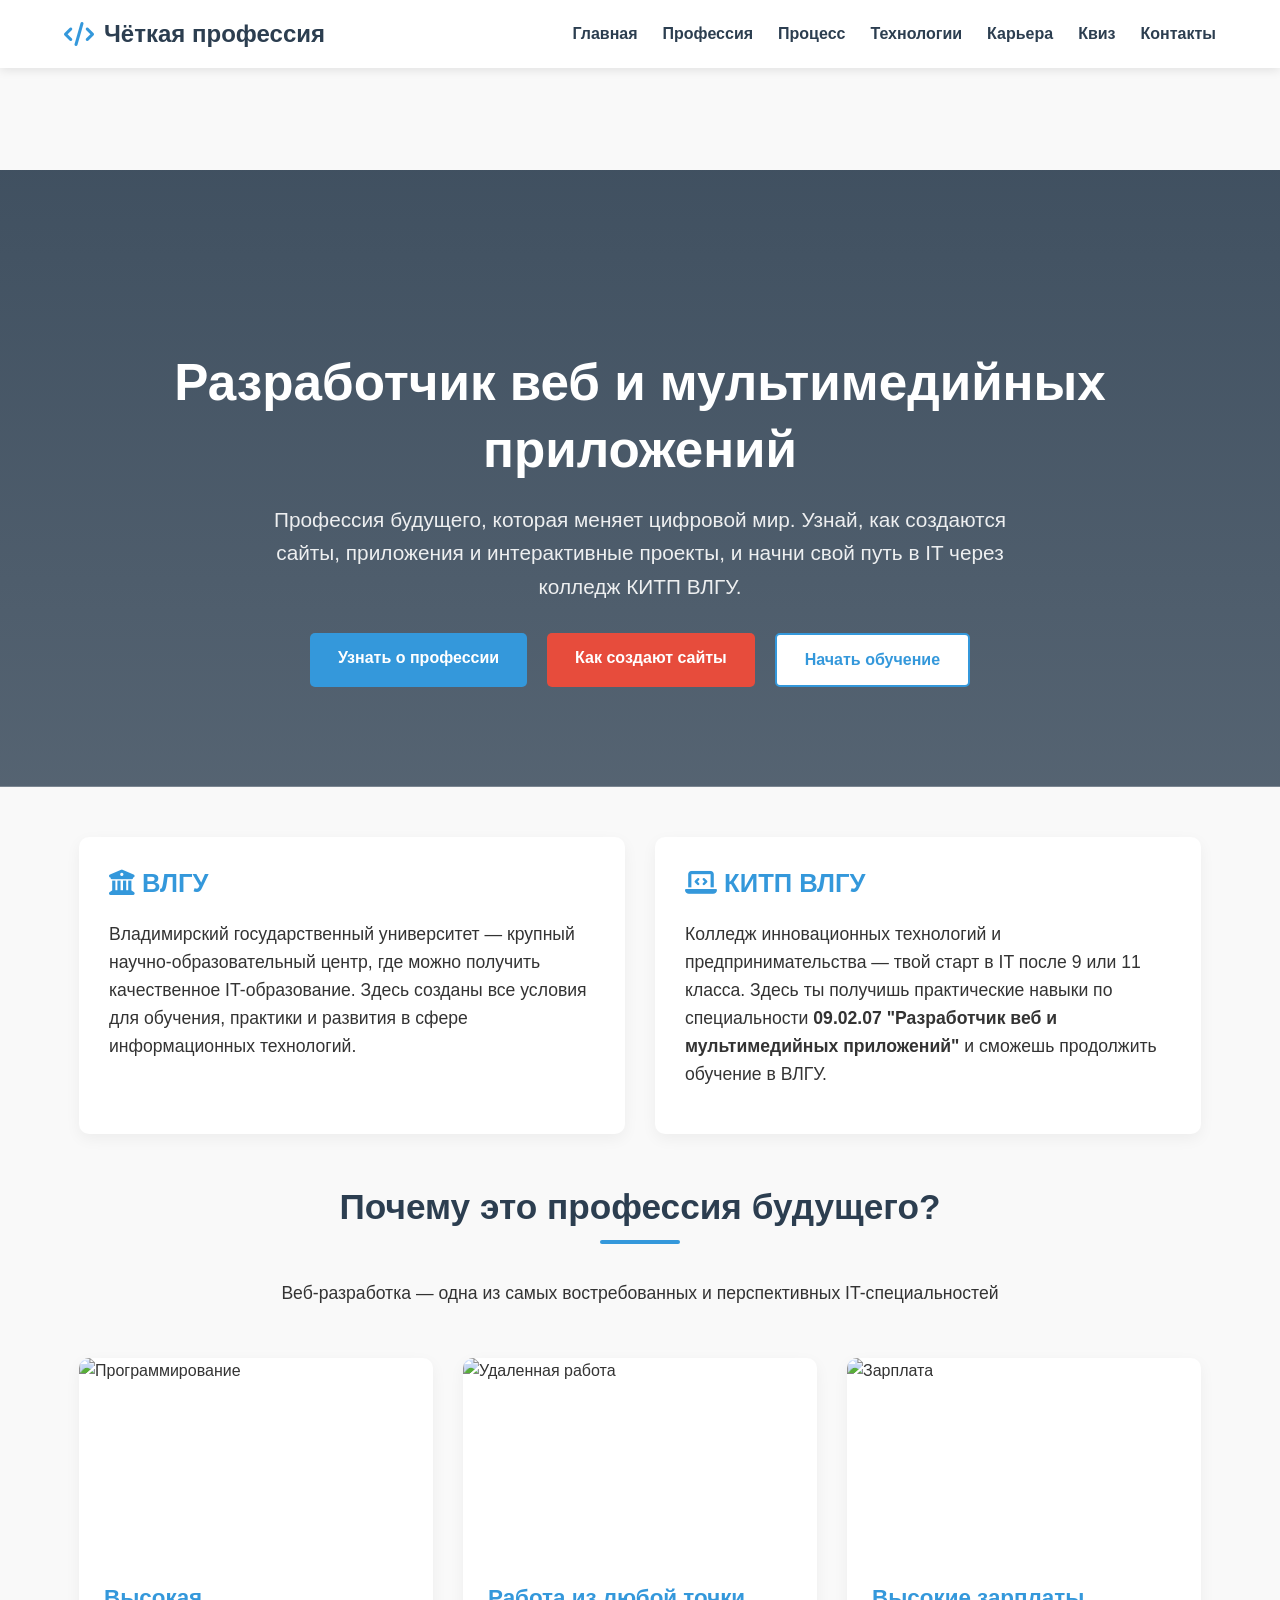
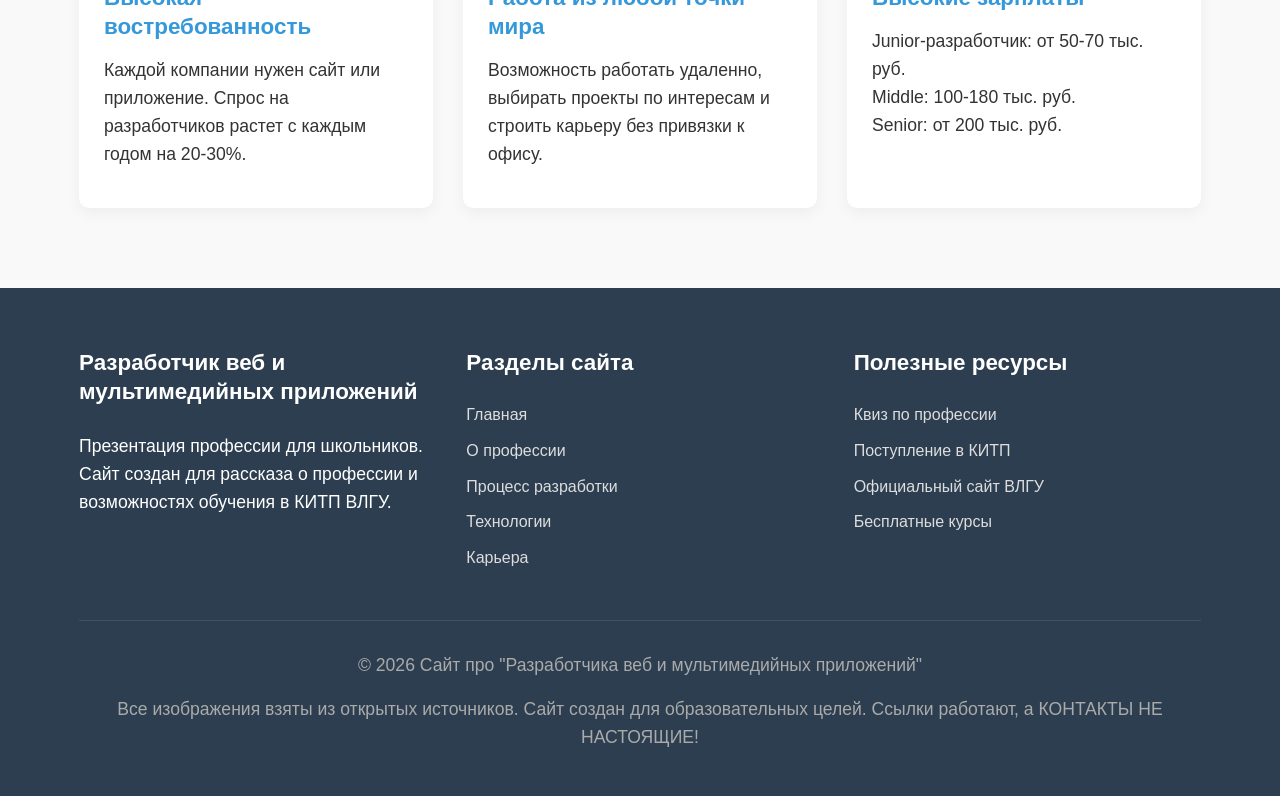
==== index.html @ 54956ebb "Add files via upload" ====
<!DOCTYPE html>
<html lang="ru">
<head>
    <meta charset="UTF-8">
    <meta name="viewport" content="width=device-width, initial-scale=1.0">
    <title>Разработчик веб и мультимедийных приложений | ВЛГУ КИТП</title>
    <link rel="stylesheet" href="https://cdnjs.cloudflare.com/ajax/libs/font-awesome/6.4.0/css/all.min.css">
    <link rel="stylesheet" href="css/style.css">
</head>
<body>
    <!-- Навигация -->
    <header>
        <div class="container header-container">
            <a href="index.html" class="logo">
                <i class="fas fa-code"></i>
                <span>Чёткая профессия</span>
            </a>
            
            <button class="mobile-menu-btn" id="mobileMenuBtn">
                <i class="fas fa-bars"></i>
            </button>
            
            <nav id="mainNav">
                <ul>
                    <li><a href="index.html">Главная</a></li>
                    <li><a href="profession.html">Профессия</a></li>
                    <li><a href="process.html">Процесс</a></li>
                    <li><a href="tech.html">Технологии</a></li>
                    <li><a href="career.html">Карьера</a></li>
                    <li><a href="quiz.html">Квиз</a></li>
                    <li><a href="contact.html">Контакты</a></li>
                </ul>
            </nav>
        </div>
    </header>

    <!-- Главная страница -->
    <section class="page active">
        <div class="hero">
            <div class="container">
                <h1>Разработчик веб и мультимедийных приложений</h1>
                <p>Профессия будущего, которая меняет цифровой мир. Узнай, как создаются сайты, приложения и интерактивные проекты, и начни свой путь в IT через колледж КИТП ВЛГУ.</p>
                <div class="hero-buttons">
                    <a href="profession.html" class="btn">Узнать о профессии</a>
                    <a href="process.html" class="btn btn-accent">Как создают сайты</a>
                    <a href="contact.html" class="btn btn-light">Начать обучение</a>
                </div>
            </div>
        </div>

        <div class="container">
            <div class="info-blocks">
                <div class="info-block">
                    <h3><i class="fas fa-university"></i> ВЛГУ</h3>
                    <p>Владимирский государственный университет — крупный научно-образовательный центр, где можно получить качественное IT-образование. Здесь созданы все условия для обучения, практики и развития в сфере информационных технологий.</p>
                </div>
                
                <div class="info-block">
                    <h3><i class="fas fa-laptop-code"></i> КИТП ВЛГУ</h3>
                    <p>Колледж инновационных технологий и предпринимательства — твой старт в IT после 9 или 11 класса. Здесь ты получишь практические навыки по специальности <strong>09.02.07 "Разработчик веб и мультимедийных приложений"</strong> и сможешь продолжить обучение в ВЛГУ.</p>
                </div>
            </div>

            <div class="section-title">
                <h2>Почему это профессия будущего?</h2>
                <p>Веб-разработка — одна из самых востребованных и перспективных IT-специальностей</p>
            </div>
            
            <div class="card-container">
                <div class="card">
                    <div class="card-img">
                        <img src="https://images.unsplash.com/photo-1555066931-4365d14bab8c?ixlib=rb-4.0.3&auto=format&fit=crop&w=600&q=80" alt="Программирование">
                    </div>
                    <div class="card-content">
                        <h3>Высокая востребованность</h3>
                        <p>Каждой компании нужен сайт или приложение. Спрос на разработчиков растет с каждым годом на 20-30%.</p>
                    </div>
                </div>
                
                <div class="card">
                    <div class="card-img">
                        <img src="https://avatars.mds.yandex.net/i?id=e582bc4ff3a1b5dfab54bc5f51b95d2f890c708d6f54506e-13017849-images-thumbs&n=13" alt="Удаленная работа">
                    </div>
                    <div class="card-content">
                        <h3>Работа из любой точки мира</h3>
                        <p>Возможность работать удаленно, выбирать проекты по интересам и строить карьеру без привязки к офису.</p>
                    </div>
                </div>
                
                <div class="card">
                    <div class="card-img">
                        <img src="https://life.akbars.ru/upload/iblock/8dc/lcjeel0i4lxbhpy8d1s0hg9bt7pbo3yu.png" alt="Зарплата">
                    </div>
                    <div class="card-content">
                        <h3>Высокие зарплаты</h3>
                        <p>Junior-разработчик: от 50-70 тыс. руб.<br>Middle: 100-180 тыс. руб.<br>Senior: от 200 тыс. руб.</p>
                    </div>
                </div>
            </div>
        </div>
    </section>

    <!-- Футер -->
    <footer>
        <div class="container">
            <div class="footer-content">
                <div class="footer-section">
                    <h3>Разработчик веб и мультимедийных приложений</h3>
                    <p>Презентация профессии для школьников. Сайт создан для рассказа о профессии и возможностях обучения в КИТП ВЛГУ.</p>
                </div>
                
                <div class="footer-section">
                    <h3>Разделы сайта</h3>
                    <ul>
                        <li><a href="index.html">Главная</a></li>
                        <li><a href="profession.html">О профессии</a></li>
                        <li><a href="process.html">Процесс разработки</a></li>
                        <li><a href="tech.html">Технологии</a></li>
                        <li><a href="career.html">Карьера</a></li>
                    </ul>
                </div>
                
                <div class="footer-section">
                    <h3>Полезные ресурсы</h3>
                    <ul>
                        <li><a href="quiz.html">Квиз по профессии</a></li>
                        <li><a href="contact.html">Поступление в КИТП</a></li>
                        <li><a href="https://vlsu.ru" target="_blank">Официальный сайт ВЛГУ</a></li>
                        <li><a href="https://htmlacademy.ru" target="_blank">Бесплатные курсы</a></li>
                    </ul>
                </div>
            </div>
            
            <div class="copyright">
                <p>&copy; 2026 Сайт про "Разработчика веб и мультимедийных приложений"</p>
                <p>Все изображения взяты из открытых источников. Сайт создан для образовательных целей. Ссылки работают, а КОНТАКТЫ НЕ НАСТОЯЩИЕ!</p>
            </div>
        </div>
    </footer>

    <script src="js/script.js"></script>
</body>
</html>
---- css/style.css ----
/* Общие стили */
:root {
    --primary: #2c3e50;
    --secondary: #3498db;
    --accent: #e74c3c;
    --light: #ecf0f1;
    --dark: #2c3e50;
    --success: #2ecc71;
    --purple: #9b59b6;
    --orange: #e67e22;
    --transition: all 0.3s ease;
}

* {
    margin: 0;
    padding: 0;
    box-sizing: border-box;
    font-family: 'Segoe UI', Tahoma, Geneva, Verdana, sans-serif;
}

html {
    scroll-behavior: smooth;
}

body {
    background-color: #f9f9f9;
    color: #333;
    line-height: 1.6;
}

.container {
    width: 90%;
    max-width: 1200px;
    margin: 0 auto;
    padding: 0 15px;
}

section {
    padding: 80px 0;
}

h1, h2, h3, h4 {
    color: var(--primary);
    margin-bottom: 20px;
    line-height: 1.3;
}

h1 {
    font-size: 2.8rem;
    margin-bottom: 15px;
}

h2 {
    font-size: 2.2rem;
    text-align: center;
    position: relative;
    margin-bottom: 50px;
}

h2:after {
    content: '';
    position: absolute;
    bottom: -15px;
    left: 50%;
    transform: translateX(-50%);
    width: 80px;
    height: 4px;
    background: var(--secondary);
    border-radius: 2px;
}

h3 {
    font-size: 1.6rem;
    color: var(--secondary);
}

p {
    margin-bottom: 15px;
    font-size: 1.1rem;
}

.btn {
    display: inline-block;
    padding: 12px 28px;
    background-color: var(--secondary);
    color: white;
    border-radius: 5px;
    text-decoration: none;
    font-weight: 600;
    transition: var(--transition);
    border: none;
    cursor: pointer;
    font-size: 1rem;
}

.btn:hover {
    background-color: #2980b9;
    transform: translateY(-3px);
    box-shadow: 0 10px 20px rgba(0,0,0,0.1);
}

.btn-accent {
    background-color: var(--accent);
}

.btn-accent:hover {
    background-color: #c0392b;
}

.btn-light {
    background-color: white;
    color: var(--secondary);
    border: 2px solid var(--secondary);
}

.btn-light:hover {
    background-color: var(--secondary);
    color: white;
}

.section-title {
    text-align: center;
    margin-bottom: 50px;
}

/* Навигация */
header {
    background-color: white;
    box-shadow: 0 2px 10px rgba(0,0,0,0.1);
    position: fixed;
    width: 100%;
    top: 0;
    z-index: 1000;
}

.header-container {
    display: flex;
    justify-content: space-between;
    align-items: center;
    padding: 15px 0;
}

.logo {
    display: flex;
    align-items: center;
    text-decoration: none;
    color: var(--primary);
    font-weight: 700;
    font-size: 1.5rem;
}

.logo i {
    margin-right: 10px;
    color: var(--secondary);
}

nav ul {
    display: flex;
    list-style: none;
}

nav ul li {
    margin-left: 25px;
}

nav ul li a {
    text-decoration: none;
    color: var(--primary);
    font-weight: 600;
    transition: var(--transition);
    padding: 5px 0;
    position: relative;
}

nav ul li a:hover {
    color: var(--secondary);
}

nav ul li a:after {
    content: '';
    position: absolute;
    bottom: 0;
    left: 0;
    width: 0;
    height: 2px;
    background-color: var(--secondary);
    transition: var(--transition);
}

nav ul li a:hover:after {
    width: 100%;
}

.mobile-menu-btn {
    display: none;
    background: none;
    border: none;
    font-size: 1.5rem;
    color: var(--primary);
    cursor: pointer;
}

/* Главный экран */
.hero {
    background: linear-gradient(rgba(44, 62, 80, 0.9), rgba(44, 62, 80, 0.8)), url('https://images.unsplash.com/photo-1555066931-4365d14bab8c?ixlib=rb-4.0.3&auto=format&fit=crop&w=1600&q=80');
    background-size: cover;
    background-position: center;
    color: white;
    text-align: center;
    padding: 180px 0 100px;
    margin-top: 70px;
}

.hero h1 {
    color: white;
    font-size: 3.2rem;
    margin-bottom: 20px;
}

.hero p {
    font-size: 1.3rem;
    max-width: 800px;
    margin: 0 auto 30px;
    opacity: 0.9;
}

.hero-buttons {
    display: flex;
    justify-content: center;
    gap: 20px;
    margin-top: 30px;
    flex-wrap: wrap;
}

/* Карточки */
.card-container {
    display: grid;
    grid-template-columns: repeat(auto-fill, minmax(300px, 1fr));
    gap: 30px;
    margin-top: 40px;
}

.card {
    background-color: white;
    border-radius: 10px;
    overflow: hidden;
    box-shadow: 0 5px 15px rgba(0,0,0,0.05);
    transition: var(--transition);
    height: 100%;
}

.card-img {
    height: 200px;
    overflow: hidden;
}

.card-img img {
    width: 100%;
    height: 100%;
    object-fit: cover;
    transition: var(--transition);
}

.card-content {
    padding: 25px;
}

.card-content h3 {
    margin-bottom: 15px;
    font-size: 1.4rem;
}

/* Процесс разработки */
.process-steps {
    display: flex;
    flex-wrap: wrap;
    justify-content: center;
    gap: 20px;
    margin-top: 40px;
}

.step {
    background-color: white;
    border-radius: 10px;
    padding: 25px;
    width: 220px;
    text-align: center;
    box-shadow: 0 5px 15px rgba(0,0,0,0.05);
    transition: var(--transition);
    position: relative;
}

.step:hover {
    transform: translateY(-5px);
}

.step-number {
    width: 50px;
    height: 50px;
    background-color: var(--secondary);
    color: white;
    border-radius: 50%;
    display: flex;
    align-items: center;
    justify-content: center;
    font-size: 1.5rem;
    font-weight: 700;
    margin: 0 auto 15px;
}

.step h4 {
    margin-bottom: 10px;
    color: var(--primary);
}

/* Инфографика */
.infographic {
    display: flex;
    align-items: center;
    justify-content: space-between;
    margin-top: 50px;
    flex-wrap: wrap;
}

.info-item {
    text-align: center;
    width: 22%;
    min-width: 200px;
    margin-bottom: 30px;
}

.info-icon {
    width: 80px;
    height: 80px;
    background-color: var(--secondary);
    color: white;
    border-radius: 50%;
    display: flex;
    align-items: center;
    justify-content: center;
    font-size: 2rem;
    margin: 0 auto 20px;
}

/* Стек технологий */
.tech-stack {
    display: flex;
    flex-wrap: wrap;
    gap: 15px;
    margin-top: 30px;
    justify-content: center;
}

.tech-item {
    background-color: white;
    padding: 15px 25px;
    border-radius: 50px;
    box-shadow: 0 3px 10px rgba(0,0,0,0.08);
    font-weight: 600;
    transition: var(--transition);
}

.tech-item:hover {
    transform: translateY(-5px);
    box-shadow: 0 8px 15px rgba(0,0,0,0.1);
}

.html { border-left: 4px solid #e34c26; }
.css { border-left: 4px solid #264de4; }
.js { border-left: 4px solid #f0db4f; color: #333; }
.react { border-left: 4px solid #61dbfb; }
.python { border-left: 4px solid #3776ab; }
.php { border-left: 4px solid #777bb4; }
.figma { border-left: 4px solid #f24e1e; }
.git { border-left: 4px solid #f1502f; }

/* Футер */
footer {
    background-color: var(--primary);
    color: white;
    padding: 60px 0 30px;
}

.footer-content {
    display: grid;
    grid-template-columns: repeat(auto-fit, minmax(250px, 1fr));
    gap: 40px;
    margin-bottom: 40px;
}

.footer-section h3 {
    color: white;
    margin-bottom: 25px;
    font-size: 1.4rem;
}

.footer-section ul {
    list-style: none;
}

.footer-section ul li {
    margin-bottom: 10px;
}

.footer-section ul li a {
    color: #ddd;
    text-decoration: none;
    transition: var(--transition);
}

.footer-section ul li a:hover {
    color: var(--secondary);
    padding-left: 5px;
}

.social-icons {
    display: flex;
    gap: 15px;
    margin-top: 20px;
}

.social-icons a {
    display: inline-flex;
    align-items: center;
    justify-content: center;
    width: 40px;
    height: 40px;
    background-color: rgba(255,255,255,0.1);
    border-radius: 50%;
    color: white;
    transition: var(--transition);
    text-decoration: none;
}

.social-icons a:hover {
    background-color: var(--secondary);
    transform: translateY(-5px);
}

.copyright {
    text-align: center;
    padding-top: 30px;
    border-top: 1px solid rgba(255,255,255,0.1);
    font-size: 0.9rem;
    color: #aaa;
}

/* Мобильные стили */
@media (max-width: 992px) {
    h1 {
        font-size: 2.4rem;
    }
    
    h2 {
        font-size: 1.8rem;
    }
    
    .hero {
        padding: 150px 0 80px;
    }
    
    .info-item {
        width: 48%;
    }
}

@media (max-width: 768px) {
    .header-container {
        flex-direction: column;
        align-items: flex-start;
    }
    
    nav {
        width: 100%;
        display: none;
        margin-top: 15px;
    }
    
    nav.active {
        display: block;
    }
    
    nav ul {
        flex-direction: column;
    }
    
    nav ul li {
        margin: 10px 0;
    }
    
    .mobile-menu-btn {
        display: block;
        position: absolute;
        top: 20px;
        right: 20px;
    }
    
    .hero-buttons {
        flex-direction: column;
        align-items: center;
    }
    
    .hero-buttons .btn {
        width: 80%;
        margin-bottom: 10px;
    }
    
    .info-item {
        width: 100%;
    }
    
    .process-steps {
        flex-direction: column;
        align-items: center;
    }
    
    .step {
        width: 100%;
        max-width: 300px;
    }
}

/* Стили для страниц */
.page {
    padding-top: 100px;
}

.page-header {
    background-color: var(--light);
    padding: 40px 0;
    margin-bottom: 50px;
}

/* Квиз */
.quiz-container {
    background-color: white;
    border-radius: 10px;
    padding: 40px;
    box-shadow: 0 5px 25px rgba(0,0,0,0.08);
    max-width: 800px;
    margin: 0 auto;
}

.quiz-question {
    margin-bottom: 30px;
}

.quiz-options {
    display: flex;
    flex-direction: column;
    gap: 15px;
}

.quiz-option {
    padding: 15px;
    border: 2px solid #eee;
    border-radius: 8px;
    cursor: pointer;
    transition: var(--transition);
}

.quiz-option:hover {
    border-color: var(--secondary);
    background-color: rgba(52, 152, 219, 0.05);
}

.quiz-option.selected {
    border-color: var(--secondary);
    background-color: rgba(52, 152, 219, 0.1);
}

.quiz-navigation {
    display: flex;
    justify-content: space-between;
    margin-top: 30px;
}

.quiz-result {
    text-align: center;
    padding: 30px;
}

.hidden {
    display: none;
}

/* Галерея */
.gallery {
    display: grid;
    grid-template-columns: repeat(auto-fill, minmax(250px, 1fr));
    gap: 20px;
    margin-top: 40px;
}

.gallery-item {
    border-radius: 8px;
    overflow: hidden;
    height: 200px;
}

.gallery-item img {
    width: 100%;
    height: 100%;
    object-fit: cover;
    transition: var(--transition);
}

.gallery-item:hover img {
    transform: scale(1.05);
}

/* Форма */
.contact-form {
    background-color: white;
    border-radius: 10px;
    padding: 40px;
    box-shadow: 0 5px 25px rgba(0,0,0,0.08);
    max-width: 700px;
    margin: 0 auto;
}

.form-group {
    margin-bottom: 25px;
}

.form-group label {
    display: block;
    margin-bottom: 8px;
    font-weight: 600;
    color: var(--primary);
}

.form-control {
    width: 100%;
    padding: 12px 15px;
    border: 1px solid #ddd;
    border-radius: 5px;
    font-size: 1rem;
    transition: var(--transition);
}

.form-control:focus {
    outline: none;
    border-color: var(--secondary);
    box-shadow: 0 0 0 3px rgba(52, 152, 219, 0.2);
}

textarea.form-control {
    min-height: 150px;
    resize: vertical;
}

/* Мини-блоки про ВЛГУ и КИТП */
.info-blocks {
    display: flex;
    gap: 30px;
    margin: 50px 0;
    flex-wrap: wrap;
}

.info-block {
    flex: 1;
    min-width: 300px;
    background-color: white;
    padding: 30px;
    border-radius: 10px;
    box-shadow: 0 5px 15px rgba(0,0,0,0.05);
}

.info-block h3 {
    margin-bottom: 20px;
}

/* Зарплатный график */
.salary-chart {
    background-color: white;
    border-radius: 10px;
    padding: 30px;
    margin-top: 40px;
    box-shadow: 0 5px 15px rgba(0,0,0,0.05);
}

.salary-bar {
    height: 40px;
    background-color: #eee;
    border-radius: 20px;
    margin-bottom: 20px;
    position: relative;
    overflow: hidden;
}

.salary-fill {
    height: 100%;
    border-radius: 20px;
    background: linear-gradient(90deg, var(--secondary), var(--purple));
    display: flex;
    align-items: center;
    padding-left: 20px;
    color: white;
    font-weight: 600;
    transition: width 1.5s ease;
}

/* Карьера */
.career-path {
    display: flex;
    justify-content: space-between;
    margin-top: 50px;
    flex-wrap: wrap;
    position: relative;
}

.career-path:before {
    content: '';
    position: absolute;
    top: 40px;
    left: 0;
    right: 0;
    height: 3px;
    background-color: var(--secondary);
    z-index: 1;
}

.career-step {
    width: 22%;
    min-width: 200px;
    text-align: center;
    position: relative;
    z-index: 2;
    margin-bottom: 30px;
}

.career-icon {
    width: 80px;
    height: 80px;
    background-color: white;
    border-radius: 50%;
    display: flex;
    align-items: center;
    justify-content: center;
    font-size: 2rem;
    color: var(--secondary);
    margin: 0 auto 20px;
    border: 3px solid var(--secondary);
}

/* Карусель проектов */
.project-carousel {
    position: relative;
    overflow: hidden;
    border-radius: 10px;
    height: 400px;
    margin-top: 40px;
}

.project-slide {
    position: absolute;
    top: 0;
    left: 0;
    width: 100%;
    height: 100%;
    opacity: 0;
    transition: opacity 0.8s ease;
    background-size: cover;
    background-position: center;
    display: flex;
    align-items: flex-end;
}

.project-slide.active {
    opacity: 1;
}

.project-info {
    background: linear-gradient(transparent, rgba(0,0,0,0.8));
    color: white;
    padding: 30px;
    width: 100%;
}

.carousel-controls {
    position: absolute;
    bottom: 20px;
    right: 20px;
    display: flex;
    gap: 10px;
}

.carousel-btn {
    width: 40px;
    height: 40px;
    background-color: rgba(255,255,255,0.2);
    border: none;
    border-radius: 50%;
    color: white;
    cursor: pointer;
    transition: var(--transition);
}

.carousel-btn:hover {
    background-color: rgba(255,255,255,0.4);
}
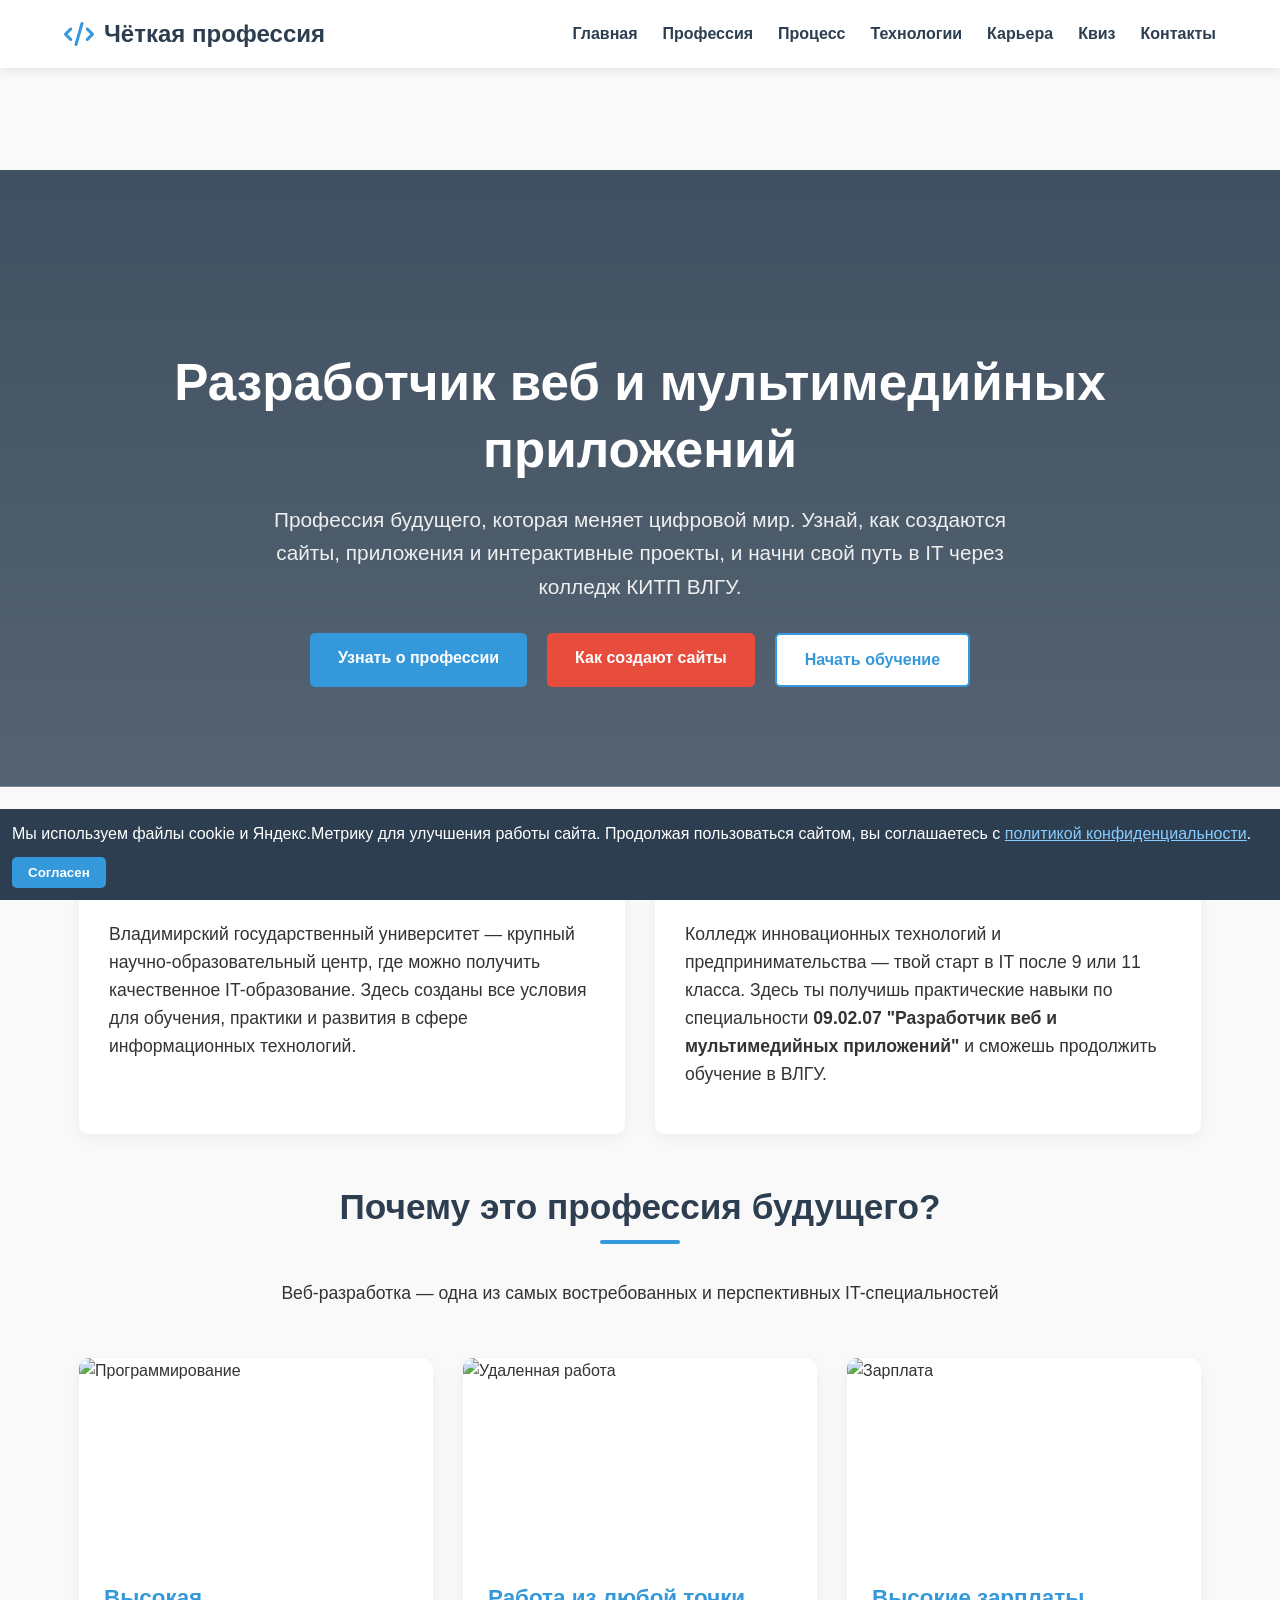
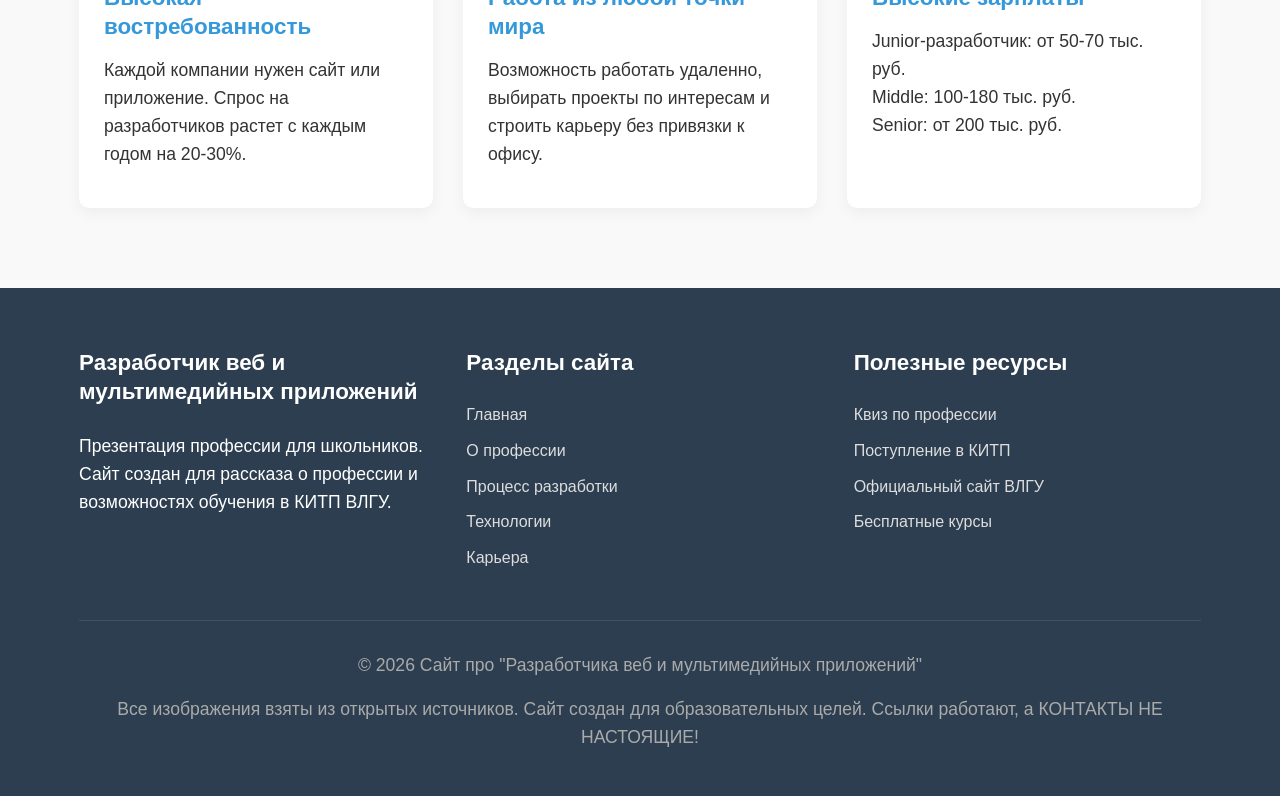
==== commit 53c297d2: "Update index.html" ====
--- a/index.html
+++ b/index.html
@@ -6,8 +6,33 @@
     <title>Разработчик веб и мультимедийных приложений | ВЛГУ КИТП</title>
     <link rel="stylesheet" href="https://cdnjs.cloudflare.com/ajax/libs/font-awesome/6.4.0/css/all.min.css">
     <link rel="stylesheet" href="css/style.css">
+
+    <!-- Yandex.Metrika counter -->
+<script type="text/javascript">
+    (function(m,e,t,r,i,k,a){
+        m[i]=m[i]||function(){(m[i].a=m[i].a||[]).push(arguments)};
+        m[i].l=1*new Date();
+        for (var j = 0; j < document.scripts.length; j++) {if (document.scripts[j].src === r) { return; }}
+        k=e.createElement(t),a=e.getElementsByTagName(t)[0],k.async=1,k.src=r,a.parentNode.insertBefore(k,a)
+    })(window, document,'script','https://mc.yandex.ru/metrika/tag.js?id=113183637', 'ym');
+
+    ym(113183637, 'init', {ssr:true, webvisor:true, clickmap:true, ecommerce:"dataLayer", referrer: document.referrer, url: location.href, accurateTrackBounce:true, trackLinks:true});
+</script>
+<noscript><div><img src="https://mc.yandex.ru/watch/113183637" style="position:absolute; left:-9999px;" alt="" /></div></noscript>
+<!-- /Yandex.Metrika counter -->
 </head>
 <body>
+    <body>
+    <div id="cookie-consent" style="position:fixed; bottom:0; left:0; right:0; background:#2c3e50; color:#fff; padding:12px; z-index:9999; font-family:sans-serif; display:flex; justify-content:space-between; align-items:center; flex-wrap:wrap; gap:10px;">
+        <span>Мы используем файлы cookie и Яндекс.Метрику для улучшения работы сайта. Продолжая пользоваться сайтом, вы соглашаетесь с <a href="privacy.html" style="color:#8cf;">политикой конфиденциальности</a>.</span>
+        <button onclick="document.getElementById('cookie-consent').style.display='none'; localStorage.setItem('cookieConsent','yes');" style="padding:8px 16px; background:#3498db; border:none; color:white; border-radius:5px; cursor:pointer; font-weight:600;">Согласен</button>
+    </div>
+    <script>
+    if (localStorage.getItem('cookieConsent') === 'yes') {
+        document.getElementById('cookie-consent').style.display = 'none';
+    }
+    </script>
+    
     <!-- Навигация -->
     <header>
         <div class="container header-container">
@@ -140,4 +165,4 @@
 
     <script src="js/script.js"></script>
 </body>
-</html>+</html>
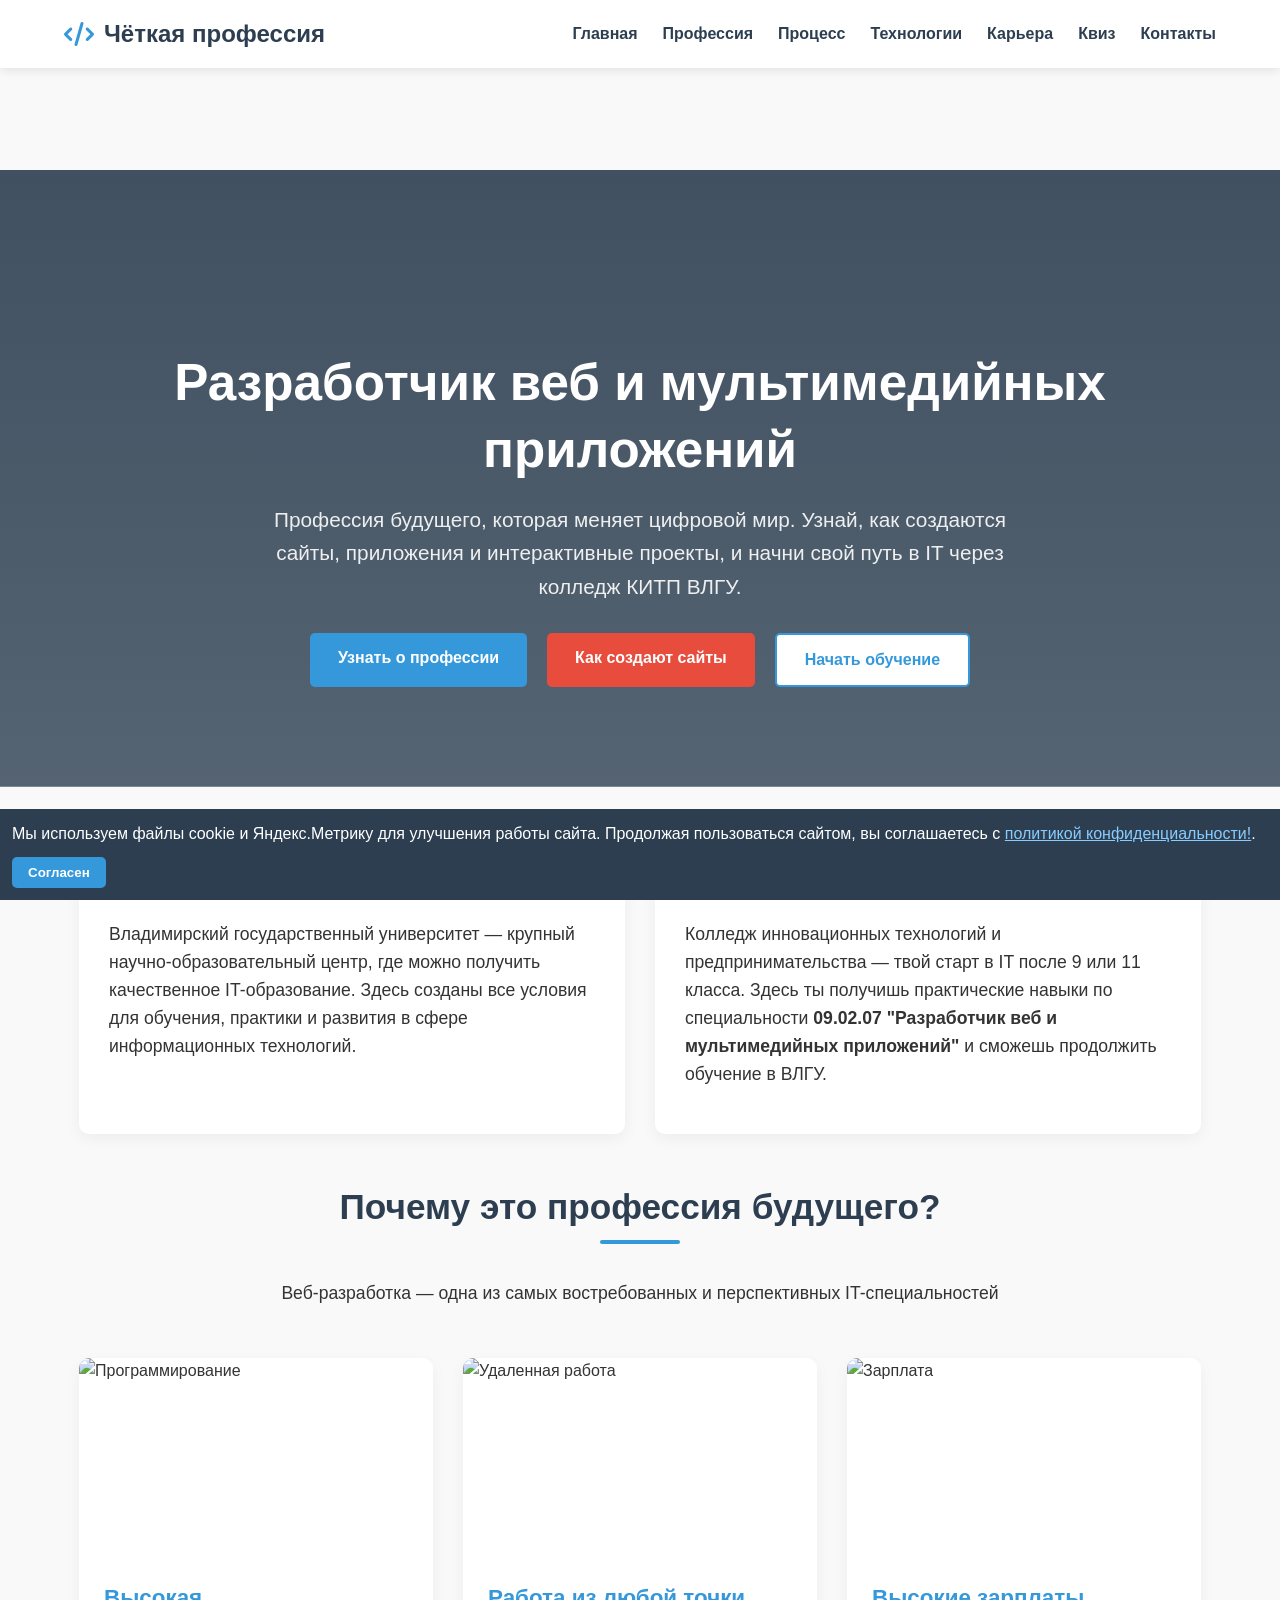
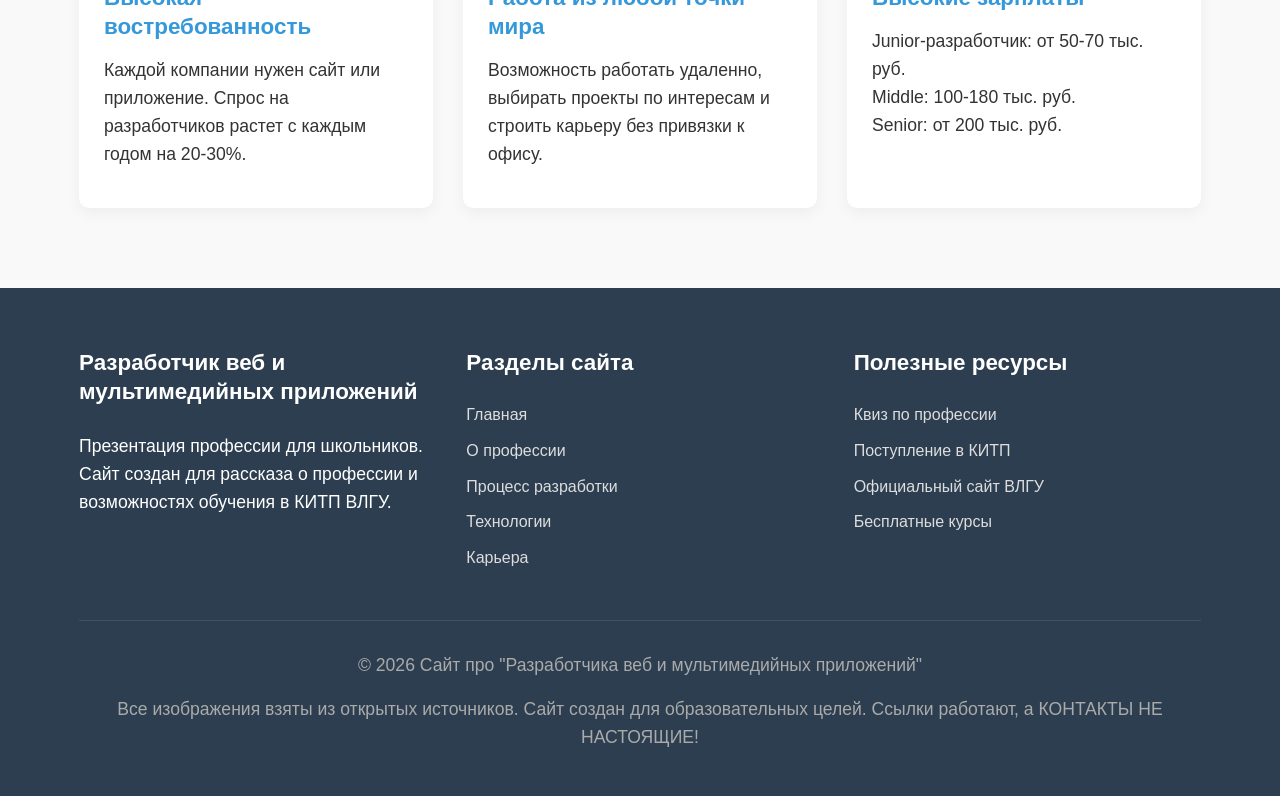
==== commit 8e7ba554: "Update index.html" ====
--- a/index.html
+++ b/index.html
@@ -24,7 +24,7 @@
 <body>
     <body>
     <div id="cookie-consent" style="position:fixed; bottom:0; left:0; right:0; background:#2c3e50; color:#fff; padding:12px; z-index:9999; font-family:sans-serif; display:flex; justify-content:space-between; align-items:center; flex-wrap:wrap; gap:10px;">
-        <span>Мы используем файлы cookie и Яндекс.Метрику для улучшения работы сайта. Продолжая пользоваться сайтом, вы соглашаетесь с <a href="privacy.html" style="color:#8cf;">политикой конфиденциальности</a>.</span>
+        <span>Мы используем файлы cookie и Яндекс.Метрику для улучшения работы сайта. Продолжая пользоваться сайтом, вы соглашаетесь с <a href="privacy.html" style="color:#8cf;">политикой конфиденциальности!</a>.</span>
         <button onclick="document.getElementById('cookie-consent').style.display='none'; localStorage.setItem('cookieConsent','yes');" style="padding:8px 16px; background:#3498db; border:none; color:white; border-radius:5px; cursor:pointer; font-weight:600;">Согласен</button>
     </div>
     <script>
